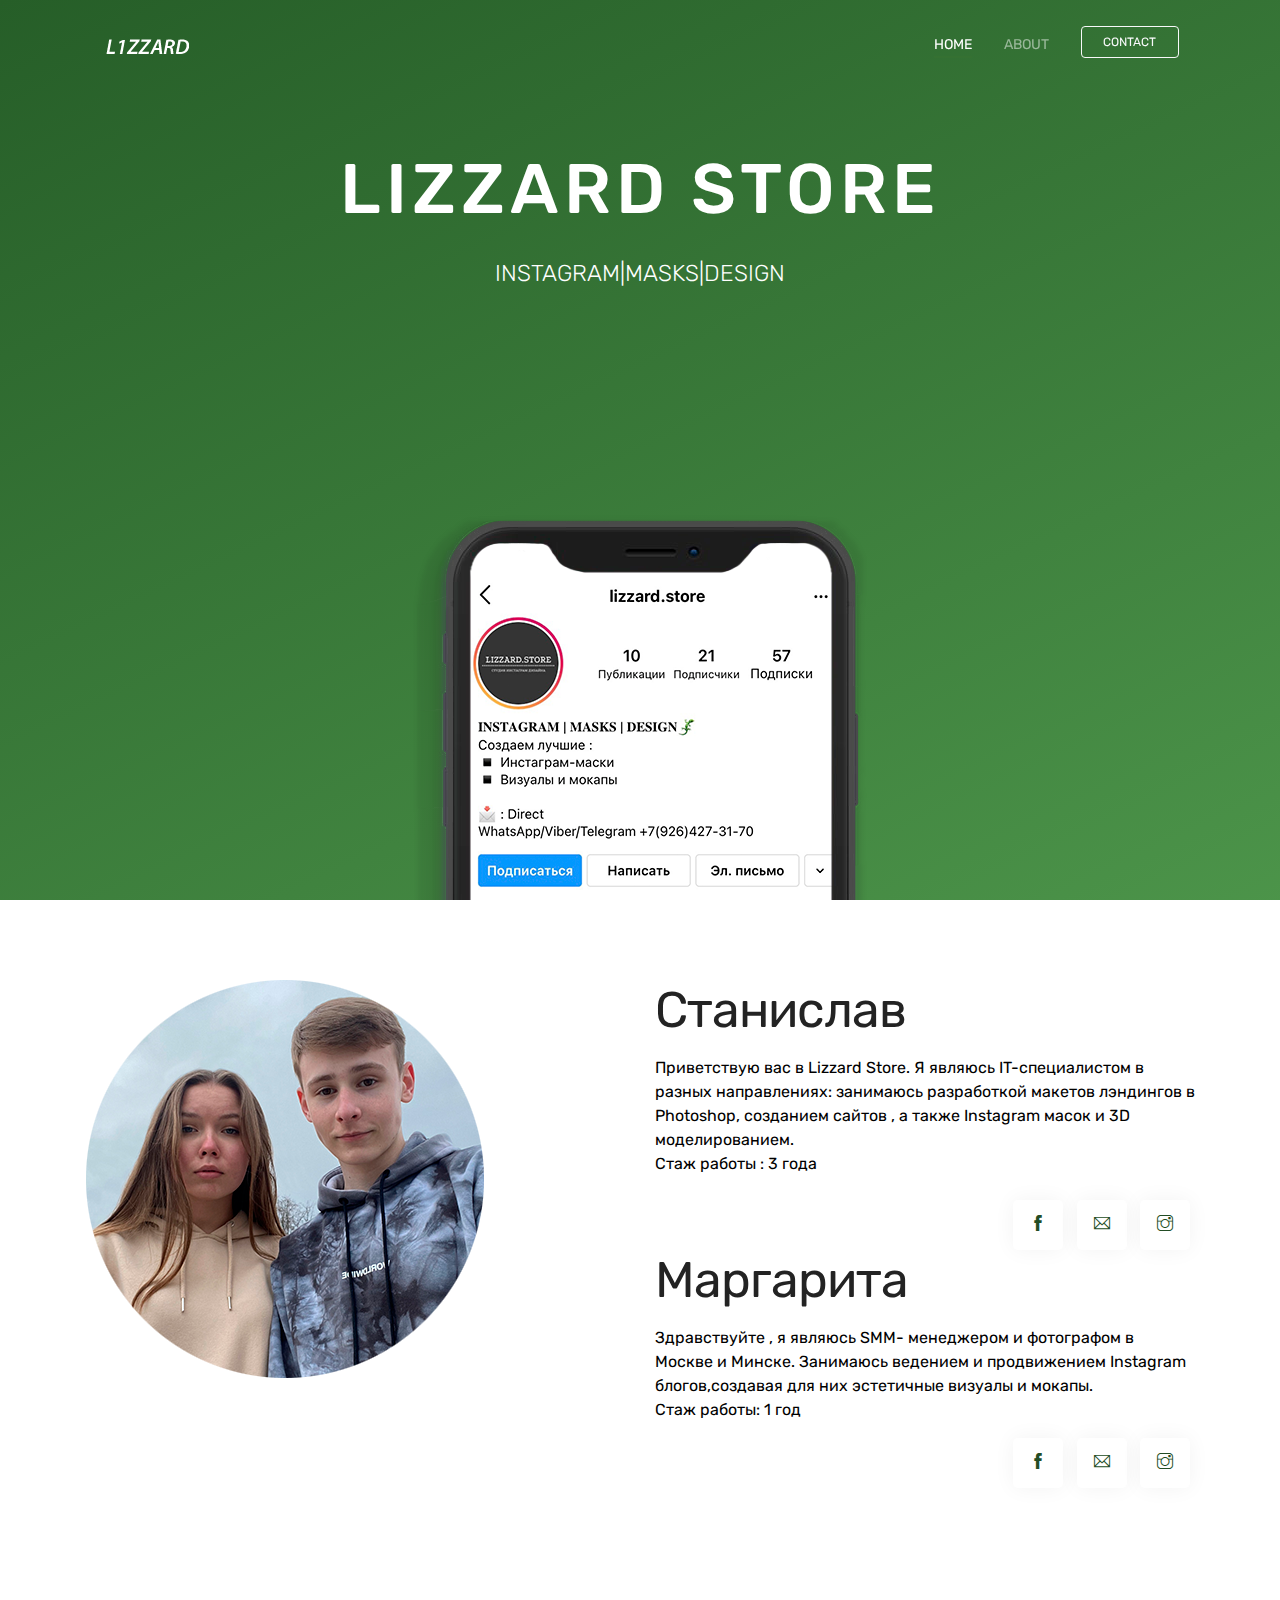
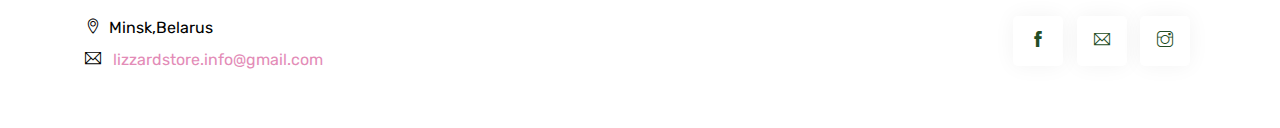
==== ABOUT.html @ a803b4d4 "-" ====
﻿<!doctype html>
<html lang="en">
<head>
<!--



<head>
    <!-- Global site tag (gtag.js) - Google Analytics -->
<script async src="https://www.googletagmanager.com/gtag/js?id=UA-163943384-1"></script>
<script>
    window.dataLayer = window.dataLayer || [];
    function gtag(){dataLayer.push(arguments);}
    gtag('js', new Date());

    gtag('config', 'UA-163943384-1');
</script>
     <link rel="icon" href="images/logor.png">
    <title> Lizzard Store </title>
    <!-- Required meta tags -->
    <meta charset="utf-8">
    <meta name="viewport" content="width=device-width, initial-scale=1, shrink-to-fit=no">
    <meta name="description" content="lizzardstore">
    <meta name="keywords" content="lizzard store, инстаграм маски, инстаграм, маски, создать маску инстаграм, кка создать маску, кка разработать инстаграм маску, продвижение в инстаграм 2020, продвижение, продвижение в инстаграм">

    <!-- Font -->
    <link rel="dns-prefetch" href="//fonts.googleapis.com">
    <link href="https://fonts.googleapis.com/css?family=Rubik:300,400,500" rel="stylesheet">

    <!-- Bootstrap CSS -->
    <link rel="stylesheet" href="css/bootstrap.min.css">
    <!-- Themify Icons -->
    <link rel="stylesheet" href="css/themify-icons.css">
    <!-- Owl carousel -->
    <link rel="stylesheet" href="css/owl.carousel.min.css">
    <!-- Main css -->
    <link href="css/style.css" rel="stylesheet">
</head>

<body data-spy="scroll" data-target="#navbar" data-offset="30">
  <div class="main bg-gradient">
      <div class="nav-menu fixed-top">
          <div class="container">
              <div class="row">
                  <div class="col-md-12">
                      <nav class="navbar navbar-dark navbar-expand-lg">
                          <a class="navbar-brand" href="index.html"><img src="images/logo.png" class="img-fluid" alt="logo"></a> <button class="navbar-toggler" type="button" data-toggle="collapse" data-target="#navbar" aria-controls="navbar" aria-expanded="false" aria-label="Toggle navigation"> <span class="navbar-toggler-icon"></span> </button>
                          <div class="collapse navbar-collapse" id="navbar">
                              <ul class="navbar-nav ml-auto">
                                  <li class="nav-item"> <a class="nav-link active" href="index.html">HOME <span class="sr-only">(current)</span></a> </li>
                                 
                                                                  <li class="nav-item"> <a class="nav-link" href="ABOUT.html">ABOUT</a> </li>
                                  <li class="nav-item"><a href="CONTACT.html" class="btn btn-outline-light my-3 my-sm-0 ml-lg-3">CONTACT</a></li>
                              </ul>
                          </div>
                      </nav>
                  </div>
              </div>
          </div>
      </div>


      <header  id="home">
          <div class="container mt-5">
              <h1>LIZZARD&nbsp;STORE</h1>
              <p class="tagline">INSTAGRAM|MASKS|DESIGN<br><br>
              </p>
          </div>
          <div class="img-holder mt-3"><img src="images/iphonex.png" alt="phone" class="img-fluid"></div>
      </header>
  </div>


    <div class="section">
        <div class="container">
            <div class="row">
                <div class="col-md-6">
                    <img src="images/dualphone.png" alt="dual phone" class="img-fluid">
                </div>
                <div class="col-md-6 d-flex align-items-left">
                    <div>
                        <h2>Станислав</h2>
                        <p class="mb-4">
                             Приветствую вас в Lizzard Store. Я являюсь IT-специалистом в разных направлениях: занимаюсь разработкой макетов лэндингов в Photoshop, созданием сайтов , а также Instagram масок и 3D моделированием.
                            <br>Стаж работы : 3 года</br>
                        </p>
                        <div class="social-icons">
                            <a href="https://www.facebook.com/profile.php?id=100013004565527"><span class="ti-facebook"></span></a>
                            <a href="mailto:pilecki.ct@gmail.com"><span class="ti-email"></span></a>
                            <a href="https://www.instagram.com/pilecki.stanislav/"><span class="ti-instagram"></span></a>
                            <h2 align="left">Маргарита </h2 align="left>


                        </div>
                       
                         <div align="left">
                            <p align="left">
                                Здравствуйте , я являюсь SMM- менеджером и фотографом в Москве и Минске.
                                Занимаюсь ведением и продвижением Instagram блогов,создавая для них эстетичные визуалы и мокапы.
                                <br>Стаж работы: 1 год</br>
                            </p>
                            <div class="social-icons">
                                <a href="https://www.facebook.com/profile.php?id=100054785061104"><span class="ti-facebook"></span></a>
                                <a href="mailto:margodzhig@yandex.ru"><span class="ti-email"></span></a>
                                <a href="https://www.instagram.com/m.dzhig/"><span class="ti-instagram"></span></a>
                            </div>



                        </div>


                    </div>
                </div>
            </div>
        </div>
    </div>
    <div class="light-bg py-5" id="contact">
        <div class="container">
            <div class="row">
                <div class="col-lg-6 text-center text-lg-left">
                    <p class="mb-2"> <span class="ti-location-pin mr-2"></span>Minsk,Belarus</p>
                    <div class=" d-block d-sm-inline-block">
                        <p class="mb-2">
                            <span class="ti-email mr-2"></span> <a class="mr-4" href="mailto:lizzardstore.info@gmail.com">lizzardstore.info@gmail.com</a>
                        </p>
                    </div>

                </div>
                <div class="col-lg-6">
                    <div class="social-icons">
                        <a href="https://www.facebook.com/profile.php?id=100013004565527"><span class="ti-facebook"></span></a>
                        <a href="mailto:lizzardstore.info@gmail.com"><span class="ti-email"></span></a>
                        <a href="https://www.instagram.com/pilecki.stanislav/"><span class="ti-instagram"></span></a>
                    </div>
                </div>
            </div>
        </div>
    </div>

    <!-- // end .section -->

    <!-- jQuery and Bootstrap -->
    <script src="js/jquery-3.2.1.min.js"></script>
    <script src="js/bootstrap.bundle.min.js"></script>
    <!-- Plugins JS -->
    <script src="js/owl.carousel.min.js"></script>
    <!-- Custom JS -->
    <script src="js/script.js"></script>

</body>

</html>
---- css/themify-icons.css ----
@font-face {
    font-family: 'themify';
    src: url('../fonts/themify.eot?-fvbane');
    src: url('../fonts/themify.eot?#iefix-fvbane') format('embedded-opentype'), url('../fonts/themify.woff?-fvbane') format('woff'), url('../fonts/themify.ttf?-fvbane') format('truetype'), url('../fonts/themify.svg?-fvbane#themify') format('svg');
    font-weight: normal;
    font-style: normal;
}

[class^="ti-"],
[class*=" ti-"] {
    font-family: 'themify';
    speak: none;
    font-style: normal;
    font-weight: normal;
    font-variant: normal;
    text-transform: none;
    line-height: 1;
    /* Better Font Rendering =========== */
    -webkit-font-smoothing: antialiased;
    -moz-osx-font-smoothing: grayscale;
}

.ti-wand:before {
    content: "\e600";
}

.ti-volume:before {
    content: "\e601";
}

.ti-user:before {
    content: "\e602";
}

.ti-unlock:before {
    content: "\e603";
}

.ti-unlink:before {
    content: "\e604";
}

.ti-trash:before {
    content: "\e605";
}

.ti-thought:before {
    content: "\e606";
}

.ti-target:before {
    content: "\e607";
}

.ti-tag:before {
    content: "\e608";
}

.ti-tablet:before {
    content: "\e609";
}

.ti-star:before {
    content: "\e60a";
}

.ti-spray:before {
    content: "\e60b";
}

.ti-signal:before {
    content: "\e60c";
}

.ti-shopping-cart:before {
    content: "\e60d";
}

.ti-shopping-cart-full:before {
    content: "\e60e";
}

.ti-settings:before {
    content: "\e60f";
}

.ti-search:before {
    content: "\e610";
}

.ti-zoom-in:before {
    content: "\e611";
}

.ti-zoom-out:before {
    content: "\e612";
}

.ti-cut:before {
    content: "\e613";
}

.ti-ruler:before {
    content: "\e614";
}

.ti-ruler-pencil:before {
    content: "\e615";
}

.ti-ruler-alt:before {
    content: "\e616";
}

.ti-bookmark:before {
    content: "\e617";
}

.ti-bookmark-alt:before {
    content: "\e618";
}

.ti-reload:before {
    content: "\e619";
}

.ti-plus:before {
    content: "\e61a";
}

.ti-pin:before {
    content: "\e61b";
}

.ti-pencil:before {
    content: "\e61c";
}

.ti-pencil-alt:before {
    content: "\e61d";
}

.ti-paint-roller:before {
    content: "\e61e";
}

.ti-paint-bucket:before {
    content: "\e61f";
}

.ti-na:before {
    content: "\e620";
}

.ti-mobile:before {
    content: "\e621";
}

.ti-minus:before {
    content: "\e622";
}

.ti-medall:before {
    content: "\e623";
}

.ti-medall-alt:before {
    content: "\e624";
}

.ti-marker:before {
    content: "\e625";
}

.ti-marker-alt:before {
    content: "\e626";
}

.ti-arrow-up:before {
    content: "\e627";
}

.ti-arrow-right:before {
    content: "\e628";
}

.ti-arrow-left:before {
    content: "\e629";
}

.ti-arrow-down:before {
    content: "\e62a";
}

.ti-lock:before {
    content: "\e62b";
}

.ti-location-arrow:before {
    content: "\e62c";
}

.ti-link:before {
    content: "\e62d";
}

.ti-layout:before {
    content: "\e62e";
}

.ti-layers:before {
    content: "\e62f";
}

.ti-layers-alt:before {
    content: "\e630";
}

.ti-key:before {
    content: "\e631";
}

.ti-import:before {
    content: "\e632";
}

.ti-image:before {
    content: "\e633";
}

.ti-heart:before {
    content: "\e634";
}

.ti-heart-broken:before {
    content: "\e635";
}

.ti-hand-stop:before {
    content: "\e636";
}

.ti-hand-open:before {
    content: "\e637";
}

.ti-hand-drag:before {
    content: "\e638";
}

.ti-folder:before {
    content: "\e639";
}

.ti-flag:before {
    content: "\e63a";
}

.ti-flag-alt:before {
    content: "\e63b";
}

.ti-flag-alt-2:before {
    content: "\e63c";
}

.ti-eye:before {
    content: "\e63d";
}

.ti-export:before {
    content: "\e63e";
}

.ti-exchange-vertical:before {
    content: "\e63f";
}

.ti-desktop:before {
    content: "\e640";
}

.ti-cup:before {
    content: "\e641";
}

.ti-crown:before {
    content: "\e642";
}

.ti-comments:before {
    content: "\e643";
}

.ti-comment:before {
    content: "\e644";
}

.ti-comment-alt:before {
    content: "\e645";
}

.ti-close:before {
    content: "\e646";
}

.ti-clip:before {
    content: "\e647";
}

.ti-angle-up:before {
    content: "\e648";
}

.ti-angle-right:before {
    content: "\e649";
}

.ti-angle-left:before {
    content: "\e64a";
}

.ti-angle-down:before {
    content: "\e64b";
}

.ti-check:before {
    content: "\e64c";
}

.ti-check-box:before {
    content: "\e64d";
}

.ti-camera:before {
    content: "\e64e";
}

.ti-announcement:before {
    content: "\e64f";
}

.ti-brush:before {
    content: "\e650";
}

.ti-briefcase:before {
    content: "\e651";
}

.ti-bolt:before {
    content: "\e652";
}

.ti-bolt-alt:before {
    content: "\e653";
}

.ti-blackboard:before {
    content: "\e654";
}

.ti-bag:before {
    content: "\e655";
}

.ti-move:before {
    content: "\e656";
}

.ti-arrows-vertical:before {
    content: "\e657";
}

.ti-arrows-horizontal:before {
    content: "\e658";
}

.ti-fullscreen:before {
    content: "\e659";
}

.ti-arrow-top-right:before {
    content: "\e65a";
}

.ti-arrow-top-left:before {
    content: "\e65b";
}

.ti-arrow-circle-up:before {
    content: "\e65c";
}

.ti-arrow-circle-right:before {
    content: "\e65d";
}

.ti-arrow-circle-left:before {
    content: "\e65e";
}

.ti-arrow-circle-down:before {
    content: "\e65f";
}

.ti-angle-double-up:before {
    content: "\e660";
}

.ti-angle-double-right:before {
    content: "\e661";
}

.ti-angle-double-left:before {
    content: "\e662";
}

.ti-angle-double-down:before {
    content: "\e663";
}

.ti-zip:before {
    content: "\e664";
}

.ti-world:before {
    content: "\e665";
}

.ti-wheelchair:before {
    content: "\e666";
}

.ti-view-list:before {
    content: "\e667";
}

.ti-view-list-alt:before {
    content: "\e668";
}

.ti-view-grid:before {
    content: "\e669";
}

.ti-uppercase:before {
    content: "\e66a";
}

.ti-upload:before {
    content: "\e66b";
}

.ti-underline:before {
    content: "\e66c";
}

.ti-truck:before {
    content: "\e66d";
}

.ti-timer:before {
    content: "\e66e";
}

.ti-ticket:before {
    content: "\e66f";
}

.ti-thumb-up:before {
    content: "\e670";
}

.ti-thumb-down:before {
    content: "\e671";
}

.ti-text:before {
    content: "\e672";
}

.ti-stats-up:before {
    content: "\e673";
}

.ti-stats-down:before {
    content: "\e674";
}

.ti-split-v:before {
    content: "\e675";
}

.ti-split-h:before {
    content: "\e676";
}

.ti-smallcap:before {
    content: "\e677";
}

.ti-shine:before {
    content: "\e678";
}

.ti-shift-right:before {
    content: "\e679";
}

.ti-shift-left:before {
    content: "\e67a";
}

.ti-shield:before {
    content: "\e67b";
}

.ti-notepad:before {
    content: "\e67c";
}

.ti-server:before {
    content: "\e67d";
}

.ti-quote-right:before {
    content: "\e67e";
}

.ti-quote-left:before {
    content: "\e67f";
}

.ti-pulse:before {
    content: "\e680";
}

.ti-printer:before {
    content: "\e681";
}

.ti-power-off:before {
    content: "\e682";
}

.ti-plug:before {
    content: "\e683";
}

.ti-pie-chart:before {
    content: "\e684";
}

.ti-paragraph:before {
    content: "\e685";
}

.ti-panel:before {
    content: "\e686";
}

.ti-package:before {
    content: "\e687";
}

.ti-music:before {
    content: "\e688";
}

.ti-music-alt:before {
    content: "\e689";
}

.ti-mouse:before {
    content: "\e68a";
}

.ti-mouse-alt:before {
    content: "\e68b";
}

.ti-money:before {
    content: "\e68c";
}

.ti-microphone:before {
    content: "\e68d";
}

.ti-menu:before {
    content: "\e68e";
}

.ti-menu-alt:before {
    content: "\e68f";
}

.ti-map:before {
    content: "\e690";
}

.ti-map-alt:before {
    content: "\e691";
}

.ti-loop:before {
    content: "\e692";
}

.ti-location-pin:before {
    content: "\e693";
}

.ti-list:before {
    content: "\e694";
}

.ti-light-bulb:before {
    content: "\e695";
}

.ti-Italic:before {
    content: "\e696";
}

.ti-info:before {
    content: "\e697";
}

.ti-infinite:before {
    content: "\e698";
}

.ti-id-badge:before {
    content: "\e699";
}

.ti-hummer:before {
    content: "\e69a";
}

.ti-home:before {
    content: "\e69b";
}

.ti-help:before {
    content: "\e69c";
}

.ti-headphone:before {
    content: "\e69d";
}

.ti-harddrives:before {
    content: "\e69e";
}

.ti-harddrive:before {
    content: "\e69f";
}

.ti-gift:before {
    content: "\e6a0";
}

.ti-game:before {
    content: "\e6a1";
}

.ti-filter:before {
    content: "\e6a2";
}

.ti-files:before {
    content: "\e6a3";
}

.ti-file:before {
    content: "\e6a4";
}

.ti-eraser:before {
    content: "\e6a5";
}

.ti-envelope:before {
    content: "\e6a6";
}

.ti-download:before {
    content: "\e6a7";
}

.ti-direction:before {
    content: "\e6a8";
}

.ti-direction-alt:before {
    content: "\e6a9";
}

.ti-dashboard:before {
    content: "\e6aa";
}

.ti-control-stop:before {
    content: "\e6ab";
}

.ti-control-shuffle:before {
    content: "\e6ac";
}

.ti-control-play:before {
    content: "\e6ad";
}

.ti-control-pause:before {
    content: "\e6ae";
}

.ti-control-forward:before {
    content: "\e6af";
}

.ti-control-backward:before {
    content: "\e6b0";
}

.ti-cloud:before {
    content: "\e6b1";
}

.ti-cloud-up:before {
    content: "\e6b2";
}

.ti-cloud-down:before {
    content: "\e6b3";
}

.ti-clipboard:before {
    content: "\e6b4";
}

.ti-car:before {
    content: "\e6b5";
}

.ti-calendar:before {
    content: "\e6b6";
}

.ti-book:before {
    content: "\e6b7";
}

.ti-bell:before {
    content: "\e6b8";
}

.ti-basketball:before {
    content: "\e6b9";
}

.ti-bar-chart:before {
    content: "\e6ba";
}

.ti-bar-chart-alt:before {
    content: "\e6bb";
}

.ti-back-right:before {
    content: "\e6bc";
}

.ti-back-left:before {
    content: "\e6bd";
}

.ti-arrows-corner:before {
    content: "\e6be";
}

.ti-archive:before {
    content: "\e6bf";
}

.ti-anchor:before {
    content: "\e6c0";
}

.ti-align-right:before {
    content: "\e6c1";
}

.ti-align-left:before {
    content: "\e6c2";
}

.ti-align-justify:before {
    content: "\e6c3";
}

.ti-align-center:before {
    content: "\e6c4";
}

.ti-alert:before {
    content: "\e6c5";
}

.ti-alarm-clock:before {
    content: "\e6c6";
}

.ti-agenda:before {
    content: "\e6c7";
}

.ti-write:before {
    content: "\e6c8";
}

.ti-window:before {
    content: "\e6c9";
}

.ti-widgetized:before {
    content: "\e6ca";
}

.ti-widget:before {
    content: "\e6cb";
}

.ti-widget-alt:before {
    content: "\e6cc";
}

.ti-wallet:before {
    content: "\e6cd";
}

.ti-video-clapper:before {
    content: "\e6ce";
}

.ti-video-camera:before {
    content: "\e6cf";
}

.ti-vector:before {
    content: "\e6d0";
}

.ti-themify-logo:before {
    content: "\e6d1";
}

.ti-themify-favicon:before {
    content: "\e6d2";
}

.ti-themify-favicon-alt:before {
    content: "\e6d3";
}

.ti-support:before {
    content: "\e6d4";
}

.ti-stamp:before {
    content: "\e6d5";
}

.ti-split-v-alt:before {
    content: "\e6d6";
}

.ti-slice:before {
    content: "\e6d7";
}

.ti-shortcode:before {
    content: "\e6d8";
}

.ti-shift-right-alt:before {
    content: "\e6d9";
}

.ti-shift-left-alt:before {
    content: "\e6da";
}

.ti-ruler-alt-2:before {
    content: "\e6db";
}

.ti-receipt:before {
    content: "\e6dc";
}

.ti-pin2:before {
    content: "\e6dd";
}

.ti-pin-alt:before {
    content: "\e6de";
}

.ti-pencil-alt2:before {
    content: "\e6df";
}

.ti-palette:before {
    content: "\e6e0";
}

.ti-more:before {
    content: "\e6e1";
}

.ti-more-alt:before {
    content: "\e6e2";
}

.ti-microphone-alt:before {
    content: "\e6e3";
}

.ti-magnet:before {
    content: "\e6e4";
}

.ti-line-double:before {
    content: "\e6e5";
}

.ti-line-dotted:before {
    content: "\e6e6";
}

.ti-line-dashed:before {
    content: "\e6e7";
}

.ti-layout-width-full:before {
    content: "\e6e8";
}

.ti-layout-width-default:before {
    content: "\e6e9";
}

.ti-layout-width-default-alt:before {
    content: "\e6ea";
}

.ti-layout-tab:before {
    content: "\e6eb";
}

.ti-layout-tab-window:before {
    content: "\e6ec";
}

.ti-layout-tab-v:before {
    content: "\e6ed";
}

.ti-layout-tab-min:before {
    content: "\e6ee";
}

.ti-layout-slider:before {
    content: "\e6ef";
}

.ti-layout-slider-alt:before {
    content: "\e6f0";
}

.ti-layout-sidebar-right:before {
    content: "\e6f1";
}

.ti-layout-sidebar-none:before {
    content: "\e6f2";
}

.ti-layout-sidebar-left:before {
    content: "\e6f3";
}

.ti-layout-placeholder:before {
    content: "\e6f4";
}

.ti-layout-menu:before {
    content: "\e6f5";
}

.ti-layout-menu-v:before {
    content: "\e6f6";
}

.ti-layout-menu-separated:before {
    content: "\e6f7";
}

.ti-layout-menu-full:before {
    content: "\e6f8";
}

.ti-layout-media-right-alt:before {
    content: "\e6f9";
}

.ti-layout-media-right:before {
    content: "\e6fa";
}

.ti-layout-media-overlay:before {
    content: "\e6fb";
}

.ti-layout-media-overlay-alt:before {
    content: "\e6fc";
}

.ti-layout-media-overlay-alt-2:before {
    content: "\e6fd";
}

.ti-layout-media-left-alt:before {
    content: "\e6fe";
}

.ti-layout-media-left:before {
    content: "\e6ff";
}

.ti-layout-media-center-alt:before {
    content: "\e700";
}

.ti-layout-media-center:before {
    content: "\e701";
}

.ti-layout-list-thumb:before {
    content: "\e702";
}

.ti-layout-list-thumb-alt:before {
    content: "\e703";
}

.ti-layout-list-post:before {
    content: "\e704";
}

.ti-layout-list-large-image:before {
    content: "\e705";
}

.ti-layout-line-solid:before {
    content: "\e706";
}

.ti-layout-grid4:before {
    content: "\e707";
}

.ti-layout-grid3:before {
    content: "\e708";
}

.ti-layout-grid2:before {
    content: "\e709";
}

.ti-layout-grid2-thumb:before {
    content: "\e70a";
}

.ti-layout-cta-right:before {
    content: "\e70b";
}

.ti-layout-cta-left:before {
    content: "\e70c";
}

.ti-layout-cta-center:before {
    content: "\e70d";
}

.ti-layout-cta-btn-right:before {
    content: "\e70e";
}

.ti-layout-cta-btn-left:before {
    content: "\e70f";
}

.ti-layout-column4:before {
    content: "\e710";
}

.ti-layout-column3:before {
    content: "\e711";
}

.ti-layout-column2:before {
    content: "\e712";
}

.ti-layout-accordion-separated:before {
    content: "\e713";
}

.ti-layout-accordion-merged:before {
    content: "\e714";
}

.ti-layout-accordion-list:before {
    content: "\e715";
}

.ti-ink-pen:before {
    content: "\e716";
}

.ti-info-alt:before {
    content: "\e717";
}

.ti-help-alt:before {
    content: "\e718";
}

.ti-headphone-alt:before {
    content: "\e719";
}

.ti-hand-point-up:before {
    content: "\e71a";
}

.ti-hand-point-right:before {
    content: "\e71b";
}

.ti-hand-point-left:before {
    content: "\e71c";
}

.ti-hand-point-down:before {
    content: "\e71d";
}

.ti-gallery:before {
    content: "\e71e";
}

.ti-face-smile:before {
    content: "\e71f";
}

.ti-face-sad:before {
    content: "\e720";
}

.ti-credit-card:before {
    content: "\e721";
}

.ti-control-skip-forward:before {
    content: "\e722";
}

.ti-control-skip-backward:before {
    content: "\e723";
}

.ti-control-record:before {
    content: "\e724";
}

.ti-control-eject:before {
    content: "\e725";
}

.ti-comments-smiley:before {
    content: "\e726";
}

.ti-brush-alt:before {
    content: "\e727";
}

.ti-youtube:before {
    content: "\e728";
}

.ti-vimeo:before {
    content: "\e729";
}

.ti-twitter:before {
    content: "\e72a";
}

.ti-time:before {
    content: "\e72b";
}

.ti-tumblr:before {
    content: "\e72c";
}

.ti-skype:before {
    content: "\e72d";
}

.ti-share:before {
    content: "\e72e";
}

.ti-share-alt:before {
    content: "\e72f";
}

.ti-rocket:before {
    content: "\e730";
}

.ti-pinterest:before {
    content: "\e731";
}

.ti-new-window:before {
    content: "\e732";
}

.ti-microsoft:before {
    content: "\e733";
}

.ti-list-ol:before {
    content: "\e734";
}

.ti-linkedin:before {
    content: "\e735";
}

.ti-layout-sidebar-2:before {
    content: "\e736";
}

.ti-layout-grid4-alt:before {
    content: "\e737";
}

.ti-layout-grid3-alt:before {
    content: "\e738";
}

.ti-layout-grid2-alt:before {
    content: "\e739";
}

.ti-layout-column4-alt:before {
    content: "\e73a";
}

.ti-layout-column3-alt:before {
    content: "\e73b";
}

.ti-layout-column2-alt:before {
    content: "\e73c";
}

.ti-instagram:before {
    content: "\e73d";
}

.ti-google:before {
    content: "\e73e";
}

.ti-github:before {
    content: "\e73f";
}

.ti-flickr:before {
    content: "\e740";
}

.ti-facebook:before {
    content: "\e741";
}

.ti-dropbox:before {
    content: "\e742";
}

.ti-dribbble:before {
    content: "\e743";
}

.ti-apple:before {
    content: "\e744";
}

.ti-android:before {
    content: "\e745";
}

.ti-save:before {
    content: "\e746";
}

.ti-save-alt:before {
    content: "\e747";
}

.ti-yahoo:before {
    content: "\e748";
}

.ti-wordpress:before {
    content: "\e749";
}

.ti-vimeo-alt:before {
    content: "\e74a";
}

.ti-twitter-alt:before {
    content: "\e74b";
}

.ti-tumblr-alt:before {
    content: "\e74c";
}

.ti-trello:before {
    content: "\e74d";
}

.ti-stack-overflow:before {
    content: "\e74e";
}

.ti-soundcloud:before {
    content: "\e74f";
}

.ti-sharethis:before {
    content: "\e750";
}

.ti-sharethis-alt:before {
    content: "\e751";
}

.ti-reddit:before {
    content: "\e752";
}

.ti-pinterest-alt:before {
    content: "\e753";
}

.ti-microsoft-alt:before {
    content: "\e754";
}

.ti-linux:before {
    content: "\e755";
}

.ti-jsfiddle:before {
    content: "\e756";
}

.ti-joomla:before {
    content: "\e757";
}

.ti-html5:before {
    content: "\e758";
}

.ti-flickr-alt:before {
    content: "\e759";
}

.ti-email:before {
    content: "\e75a";
}

.ti-drupal:before {
    content: "\e75b";
}

.ti-dropbox-alt:before {
    content: "\e75c";
}

.ti-css3:before {
    content: "\e75d";
}

.ti-rss:before {
    content: "\e75e";
}

.ti-rss-alt:before {
    content: "\e75f";
}

.ti-lg {
    font-size: 1.33333333em;
    line-height: 0.75em;
    vertical-align: -15%;
}

.ti-2x {
    font-size: 2em;
}

.ti-3x {
    font-size: 3em;
}

.ti-4x {
    font-size: 4em;
}

.ti-5x {
    font-size: 5em;
}
---- css/style.css ----
﻿@charset "UTF-8";

body {
    font-family: 'Rubik', sans-serif;
    position: relative;
}

a {
    color: #e38cb7;
}

a:hover,
a:focus {
    color: #d6619c;
}

h1 {
    font-size: 70px;
    font-weight: 500;
    letter-spacing: 5px;
    margin-bottom: 1.5rem;
}

h2 {
    font-size: 50px;
    font-weight: 400;
    color: #232323;
    letter-spacing: -1px;
    margin-bottom: 1rem;
}

h3 {
    color: #1d1d1df1;
    font-size: 33px;
    font-weight: 500;
}

h4 {
    font-size: 20px;
    font-weight: 500;
    color: #000000;
}

h5 {
    font-size: 28px;
    font-weight: 300;
    color: #000000;
    margin-bottom: 0.7rem;
}

p {
    color: #000000;
}

p.lead {
    color: #e38cb7;
    margin-bottom: 2rem;
}

.main{
  position: relative;
  height: 100vh;
}

.text-primary {
    color: #327c31 !important;
}

.light-font {
    font-weight: 300;
}

.btn {
    font-size: 12px;
    font-weight: 400;
    text-transform: uppercase;
    padding: 0.375rem 1.35rem;
    transition: all 0.3s ease;
}

.btn-outline-light:hover {
    color: #d6619c;
}

.btn-primary {
    border-radius: 3px;
    background-image: -moz-linear-gradient( 122deg, #e54595 0%, #fd378e 100%);
    background-image: -webkit-linear-gradient( 122deg, #e54595 0%, #fd378e 100%);
    background-image: -ms-linear-gradient( 122deg, #e54595 0%, #fd378e 100%);
    background-image: linear-gradient( 122deg, #e54595 0%, #fd378e 100%);
    box-shadow: 0px 9px 32px 0px rgba(0, 0, 0, 0.2);
    font-weight: 500;
    padding: 0.6rem 2rem;
    border: 0;
}

.btn-primary:hover,
.btn-primary:focus,
.btn-primary:active,
.btn-primary:not([disabled]):not(.disabled).active,
.btn-primary:not([disabled]):not(.disabled):active,
.show>.btn-primary.dropdown-toggle {
    background-image: linear-gradient( 122deg, #fd378e 0%, #e54595 100%);
    box-shadow: 0px 9px 32px 0px rgba(0, 0, 0, 0.3);
    color: #FFF;
}

.btn-light {
    border-radius: 3px;
    background: #FFF;
    box-shadow: 0px 9px 32px 0px rgba(0, 0, 0, 0.26);
    font-size: 14px;
    font-weight: 500;
    color: #633991;
    margin: 0.5rem;
    padding: 0.7rem 1.6rem;
    line-height: 1.8;
}

.btn-group-lg>.btn,
.btn-lg {
    padding: 0.8rem 1rem;
    font-size: 15px;
}

.light-bg {
    background-color: #FFF;
}


.section {
    padding: 80px 0;
}


.section-title {
    text-align: center;
    margin-bottom: 3rem;
    
}

.section-title small {
    color: #103c10;
}

@media (max-width:767px) {
    h1 {
        font-size: 40px;
    }
    h2 {
        font-size: 30px;
    }
}


/* NAVBAR
----------------------*/

.nav-menu {
    padding: 1rem 0;
    transition: all 0.3s ease;
}

.nav-menu.is-scrolling,
.nav-menu.menu-is-open {
    background-color: rgb(39, 118, 16);
    background: -moz-linear-gradient(135deg, #266c18 0%, rgb(48, 180, 23) 100%);
    background: -webkit-linear-gradient(135deg, rgb(84, 163, 57) 0%, rgb(48, 180, 23) 100%);
    background: linear-gradient(135deg, rgb(34, 112, 59) 0%, rgb(37, 187, 68) 100%);
    -webkit-box-shadow: 0px 5px 23px 0px rgba(0, 0, 0, 0.1);
    -moz-box-shadow: 0px 5px 23px 0px rgba(0, 0, 0, 0.1);
    box-shadow: 0px 5px 23px 0px rgba(0, 0, 0, 0.1);
}
 
.nav-menu.is-scrolling {
    padding: 0;
}

.navbar-nav .nav-link {
    position: relative;
}

@media (min-width: 992px) {
    .navbar-expand-lg .navbar-nav .nav-link {
        padding-right: 1rem;
        padding-left: 1rem;
        font-size: 14px;
    }
    .navbar-nav>.nav-item>.nav-link.active:after {
        content: "";
        border-bottom: 2px solid#357132;
        ;
        left: 1rem;
        right: 1rem;
        bottom: 5px;
        height: 1px;
        position: absolute;
    }
}

@media (max-width:991px) {
    .navbar-nav.is-scrolling {
        padding-bottom: 1rem;
    }
    .navbar-nav .nav-item {
        text-align: center;
    }
}


/* HERO
----------------------*/

header {
    padding: 100px 0 0;
    text-align: center;
    color: #FFF;
}

.bg-gradient {
    background-image: -moz-linear-gradient( 135deg, rgb(0, 255, 144) 0%, rgba(250, 0, 118, 0.8) 100%);
    background-image: -webkit-linear-gradient( 135deg, rgb(0, 255, 144) 0%, rgba(250, 0, 118, 0.8) 100%);
    background-image: -ms-linear-gradient( 135deg, rgba(104, 212, 47, 0.80) 0%, rgba(250, 0, 118, 0.8) 100%);
    background-image: linear-gradient( 155deg, rgb(38, 94, 40) 0%, rgba(31, 121, 28, 0.80) 100%);
}

.tagline {
    font-size: 23px;
    font-weight: 300;
    color: #ffffff;
    max-width: 800px;
    margin: 0 auto;
}

.img-holder {
    height: 0;
    padding-bottom: 50vh;
    overflow: hidden;
    position: absolute;
    bottom:0;
    left: 50%;
    margin-left: -250px;
}

@media (max-height:568px) {
    .img-holder {
        padding-bottom: 33vh;
    }

}

@media (max-width:767px) {
    .tagline {
        font-size: 17px;
    }
}


/* FEATURES
----------------------*/

.gradient-fill:before {
    color: #5a8d33;
    background: -moz-linear-gradient(top, #9477b4 0%, #fc73b4 100%);
    background: -webkit-linear-gradient(top, #9477b4 0%, #fc73b4 100%);
    background: linear-gradient(to bottom, #3bb71d 0%, #39a42d 100%);
    -webkit-background-clip: text;
    background-clip: text;
    -webkit-text-fill-color: transparent;
}

.card.features {
    border: 0;
    border-radius: 3px;
    box-shadow: 0px 5px 7px 0px rgba(0, 0, 0, 0.04);
    transition: all 0.3s ease;
}

@media (max-width:991px) {
    .card.features {
        margin-bottom: 2rem;
    }
    [class^="col-"]:last-child .card.features {
        margin-bottom: 0;
    }
}

.card.features:before {
    content: "";
    position: absolute;
    width: 3px;
    color: #fc73b4;
    background: -moz-linear-gradient(top, #9477b4 0%, #fc73b4 100%);
    background: -webkit-linear-gradient(top, #9477b4 0%, #fc73b4 100%);
    background: linear-gradient(to bottom, #66db7e 0%, #386433 100%);
    top: 0;
    bottom: 0;
    left: 0;
}

.card-text {
    font-size: 14px;
}

.card.features:hover {
    transform: translateY(-3px);
    -moz-box-shadow: 0px 5px 30px 0px rgba(0, 0, 0, 0.08);
    -webkit-box-shadow: 0px 5px 30px 0px rgba(0, 0, 0, 0.08);
    box-shadow: 0px 5px 30px 0px rgba(0, 0, 0, 0.08);
}

.box-icon {
    box-shadow: 0px 0px 43px 0px rgba(0, 0, 0, 0.14);
    padding: 10px;
    width: 70px;
    border-radius: 3px;
    margin-bottom: 1.5rem;
    background-color: #FFF;
}

.circle-icon {
    box-shadow: 0px 9px 32px 0px rgba(0, 0, 0, 0.07);
    padding: 10px;
    width: 100px;
    height: 100px;
    border-radius: 50%;
    margin-bottom: 1.5rem;
    background-color: #FFF;
    color: #3eb43a;
    font-size: 48px;
    text-align: center;
    line-height: 80px;
    font-weight: 300;
    transition: all 0.3s ease;
}

@media (max-width:992px) {
    .circle-icon {
        width: 70px;
        height: 70px;
        font-size: 28px;
        line-height: 50px;
    }
}

.ui-steps li:hover .circle-icon {
    background-image: -moz-linear-gradient( 122deg, #356631 0%, #356631 100%);
    background-image: -webkit-linear-gradient( 122deg, #356631 0%, #356631 100%);
    background-image: -ms-linear-gradient( 122deg, #356631 0%, #356631 100%);
    background-image: linear-gradient( 122deg, #356631 0%, #356631 100%);
    box-shadow: 0px 9px 32px 0px rgba(0, 0, 0, 0.09);
    color: #FFF;
}

.ui-steps li {
    padding: 15px 0;
}

.ui-steps li:not(:last-child) {
    border-bottom: 1px solid #f8e3f0;
}

.perspective-phone {
    position: relative;
    z-index: -1;
}

@media (min-width:992px) {
    .perspective-phone {
        margin-top: -150px;
    }
}


/*  TABS
----------------------*/

.tab-content {
    border-bottom-right-radius: 3px;
    border-bottom-left-radius: 3px;
    background-color: #FFF;
    box-shadow: 0px 5px 7px 0px rgba(0, 0, 0, 0.04);
    padding: 3rem;
}

@media (max-width:992px) {
    .tab-content {
        padding: 1.5rem;
    }
}

.tab-content p {
    line-height: 1.8;
}

.tab-content h2 {
    margin-bottom: 0.5rem;
}

.nav-tabs {
    border-bottom: 0;
}

.nav-tabs .nav-item .nav-link,
.nav-tabs .nav-link:focus,
.nav-tabs .nav-link:hover {
    padding: 1rem 1rem;
    border-color: #f6fbf6 #faf6fb #FFF;
    font-size: 19px;
    color: #386731;
    background: #00ff003d;
}

.nav-tabs .nav-link.active {
    background: #FFF;
    border-top-width: 3px;
    border-color: #42a139 #faf6fb #FFF;
    color: #42a139;
}


/*  TESTIMONIALS
----------------------*/

.owl-carousel .owl-item img.client-img {
    width: 110px;
    margin: 30px auto;
    border-radius: 50%;
    box-shadow: 0px 9px 32px 0px rgba(0, 0, 0, 0.07);
}

.testimonials-single {
    text-align: center;
    max-width: 80%;
    margin: 0 auto;
}

.blockquote {
    color: #000000;
    font-weight: 300;
}

.owl-next.disabled,
.owl-prev.disabled {
    opacity: 0.5;
}

.owl-prev,
.owl-next {
    position: absolute;
    top: 50%;
    transform: translateY(-50%);
}

.owl-prev {
    left: 0;
}

.owl-next {
    right: 0;
}

.owl-theme .owl-nav.disabled+.owl-dots {
    margin-top: 60px;
}

.owl-theme .owl-dots .owl-dot span {
    background: #bde4b6;
    width: 35px;
    height: 8px;
    border-radius: 10px;
    transition: all 0.3s ease-in;
}

.owl-theme .owl-dots .owl-dot:hover span {
    background: #2f860d;
}

.owl-theme .owl-dots .owl-dot.active span {
    background: #2f860d;
    box-shadow: 0px 9px 32px 0px rgba(0, 0, 0, 0.07);
}


/*  IMAGE GALLERY
----------------------*/

.img-gallery .owl-item {
    box-shadow: 0px 9px 32px 0px rgba(0, 0, 0, 0.07);
    transform: scale(0.8);
    transition: all 0.3s ease-in;
}

.img-gallery .owl-item.center {
    transform: scale(1);
}


/*  PRICING
----------------------*/

@media (max-width:992px) {
    .card-deck {
        -ms-flex-direction: column;
        flex-direction: column;
    }
    .card-deck .card {
        margin-bottom: 15px;
    }
}

.card.pricing {
    border: 1px solid #f1eef1;
}

.card.pricing.popular {
    border-top-width: 3px;
    border-color: #ce75b4 #faf6fb #FFF;
    box-shadow: 0px 12px 59px 0px rgba(36, 7, 31, 0.11);
    color: #633991;
}

.card.pricing .card-head {
    text-align: center;
    padding: 40px 0 20px;
}

.card.pricing .card-head .price {
    display: block;
    font-size: 45px;
    font-weight: 300;
    color: #633991;
}

.card.pricing .card-head .price sub {
    bottom: 0;
    font-size: 55%;
}

.card.pricing .list-group-item {
    border: 0;
    text-align: center;
    color: #959094;
    padding: 1.05rem 1.25rem;
}

.card.pricing .list-group-item del {
    color: #d9d3d8;
}

.card.pricing .card-body {
    padding: 1.75rem;
}


/*  CALL TO ACTION
----------------------*/

.call-to-action {
    text-align: center;
    color: #FFF;
    margin: 3rem 0;
}

.call-to-action .box-icon {
    margin-left: auto;
    margin-right: auto;
    border-radius: 5px;
    transform: scale(0.85);
    margin-bottom: 2.5rem;
}

.call-to-action h2 {
    color: #FFF;
}

.call-to-action .tagline {
    font-size: 16px;
    font-weight: 300;
    color: #ffb8f6;
    max-width: 650px;
    margin: 0 auto;
}

.btn-light img {
    margin-right: 0.4rem;
    vertical-align: text-bottom;
}


/*  FOOTER
----------------------*/

.social-icons {
    text-align: right;
}

.social-icons a {
    background-color: #FFF;
    box-shadow: 0px 0px 21px 0px rgba(0, 0, 0, 0.05);
    width: 50px;
    height: 50px;
    display: inline-block;
    text-align: center;
    line-height: 50px;
    margin: 0 0.3rem;
    border-radius: 5px;
    color: #234d25;
    transition: all 0.3s ease;
}

.social-icons a:hover {
    text-decoration: none;
    color: #e38cb7;
}

@media (max-width:991px) {
    .social-icons {
        text-align: center;
        margin-top: 2rem;
    }
}
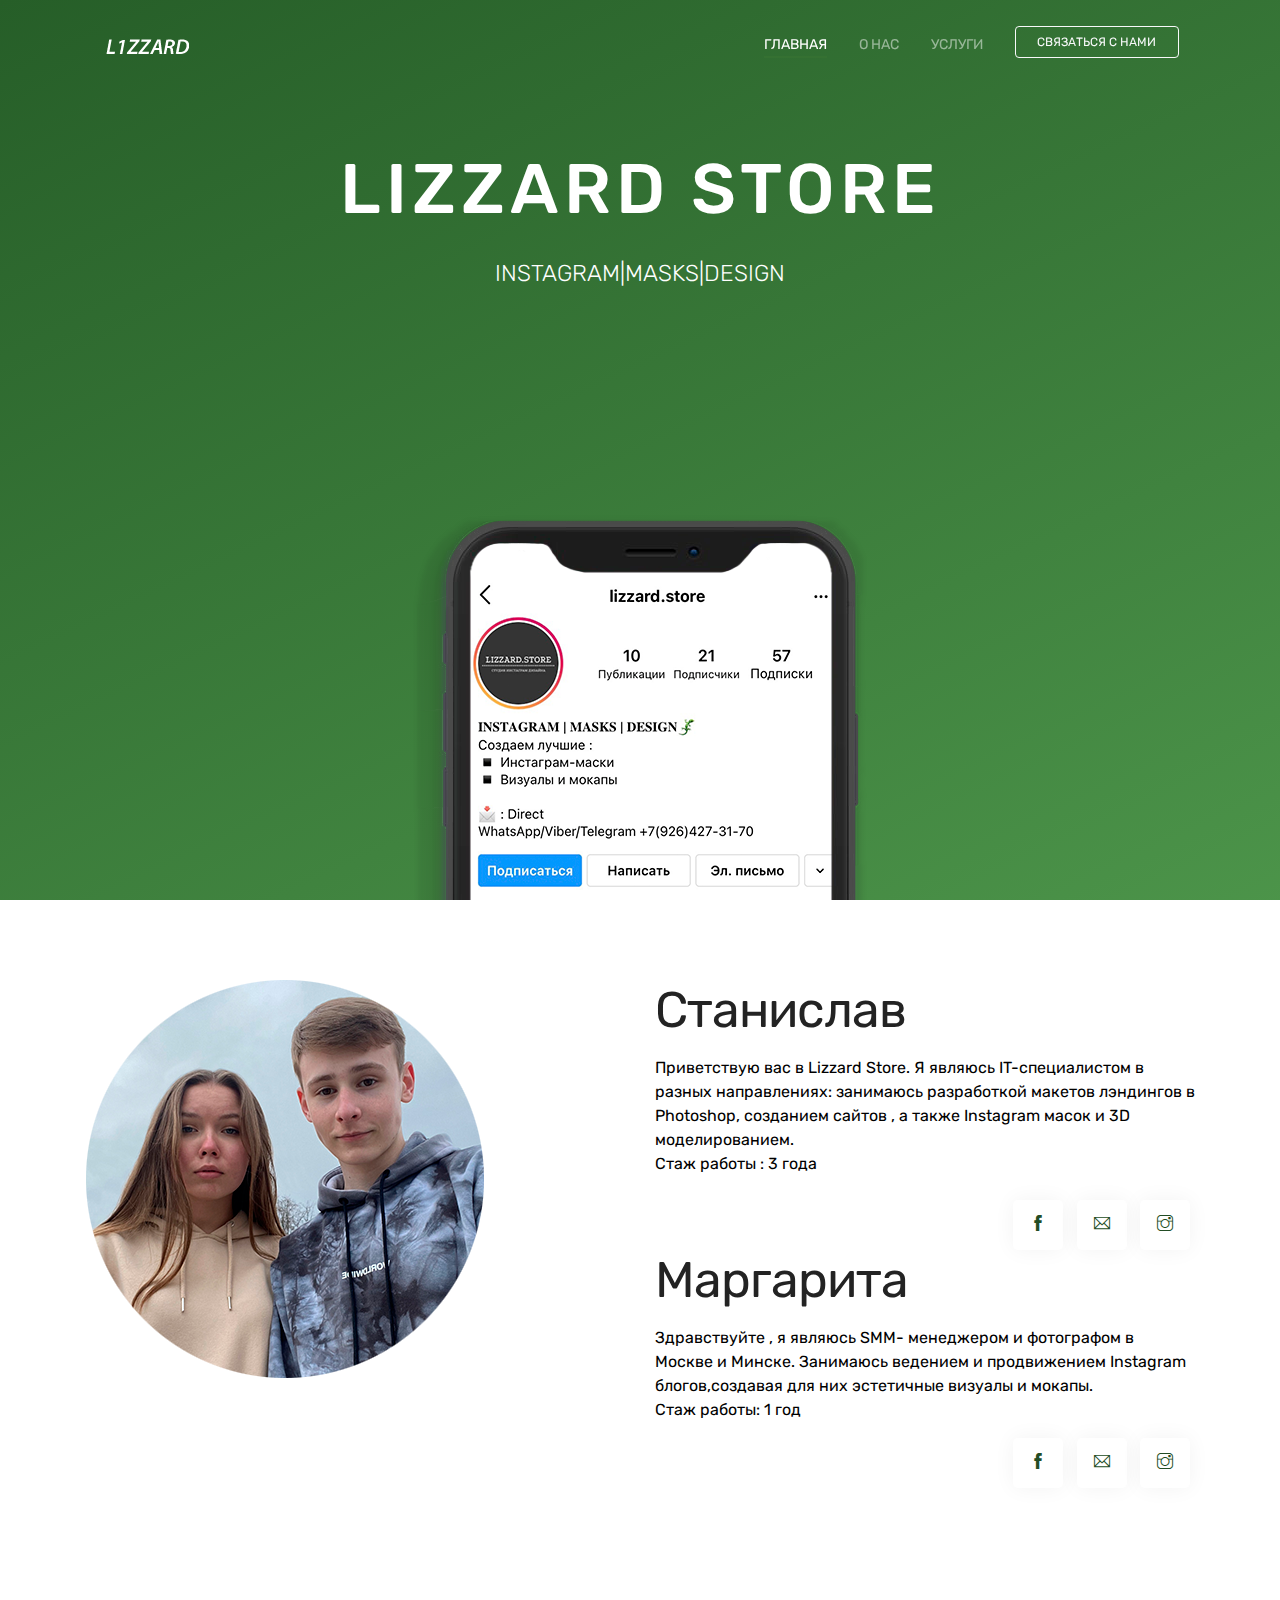
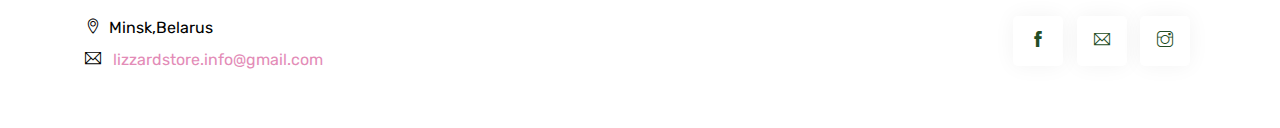
==== commit e439ca62: "Update04032022" ====
--- a/ABOUT.html
+++ b/ABOUT.html
@@ -6,14 +6,14 @@
 
 
 <head>
-    <!-- Global site tag (gtag.js) - Google Analytics -->
-<script async src="https://www.googletagmanager.com/gtag/js?id=UA-163943384-1"></script>
+   <!-- Global site tag (gtag.js) - Google Analytics -->
+<script async src="https://www.googletagmanager.com/gtag/js?id=G-ZL1X38RLR9"></script>
 <script>
-    window.dataLayer = window.dataLayer || [];
-    function gtag(){dataLayer.push(arguments);}
-    gtag('js', new Date());
+  window.dataLayer = window.dataLayer || [];
+  function gtag(){dataLayer.push(arguments);}
+  gtag('js', new Date());
 
-    gtag('config', 'UA-163943384-1');
+  gtag('config', 'G-ZL1X38RLR9');
 </script>
      <link rel="icon" href="images/logor.png">
     <title> Lizzard Store </title>
@@ -47,10 +47,11 @@
                           <a class="navbar-brand" href="index.html"><img src="images/logo.png" class="img-fluid" alt="logo"></a> <button class="navbar-toggler" type="button" data-toggle="collapse" data-target="#navbar" aria-controls="navbar" aria-expanded="false" aria-label="Toggle navigation"> <span class="navbar-toggler-icon"></span> </button>
                           <div class="collapse navbar-collapse" id="navbar">
                               <ul class="navbar-nav ml-auto">
-                                  <li class="nav-item"> <a class="nav-link active" href="index.html">HOME <span class="sr-only">(current)</span></a> </li>
+                                  <li class="nav-item"> <a class="nav-link active" href="index.html">ГЛАВНАЯ <span class="sr-only">(current)</span></a> </li>
                                  
-                                                                  <li class="nav-item"> <a class="nav-link" href="ABOUT.html">ABOUT</a> </li>
-                                  <li class="nav-item"><a href="CONTACT.html" class="btn btn-outline-light my-3 my-sm-0 ml-lg-3">CONTACT</a></li>
+                                                                  <li class="nav-item"> <a class="nav-link" href="ABOUT.html">О НАС</a> </li>
+                                                                  <li class="nav-item"> <a class="nav-link" href="price.html">УСЛУГИ</a> </li>
+                                  <li class="nav-item"><a href="CONTACT.html" class="btn btn-outline-light my-3 my-sm-0 ml-lg-3">СВЯЗАТЬСЯ С НАМИ</a></li>
                               </ul>
                           </div>
                       </nav>
--- a/css/style.css
+++ b/css/style.css
@@ -87,7 +87,7 @@
     background-image: -moz-linear-gradient( 122deg, #e54595 0%, #fd378e 100%);
     background-image: -webkit-linear-gradient( 122deg, #e54595 0%, #fd378e 100%);
     background-image: -ms-linear-gradient( 122deg, #e54595 0%, #fd378e 100%);
-    background-image: linear-gradient( 122deg, #e54595 0%, #fd378e 100%);
+    background-image: linear-gradient( 122deg, #45e57a 0%, #08750daf 100%);
     box-shadow: 0px 9px 32px 0px rgba(0, 0, 0, 0.2);
     font-weight: 500;
     padding: 0.6rem 2rem;
@@ -100,7 +100,7 @@
 .btn-primary:not([disabled]):not(.disabled).active,
 .btn-primary:not([disabled]):not(.disabled):active,
 .show>.btn-primary.dropdown-toggle {
-    background-image: linear-gradient( 122deg, #fd378e 0%, #e54595 100%);
+    background-image: linear-gradient( 122deg, #113d18 0%, #1e5c18 100%);
     box-shadow: 0px 9px 32px 0px rgba(0, 0, 0, 0.3);
     color: #FFF;
 }
@@ -515,9 +515,9 @@
 
 .card.pricing.popular {
     border-top-width: 3px;
-    border-color: #ce75b4 #faf6fb #FFF;
+    border-color: #00ff003d #faf6fb #FFF;
     box-shadow: 0px 12px 59px 0px rgba(36, 7, 31, 0.11);
-    color: #633991;
+    color: #00ff003d;
 }
 
 .card.pricing .card-head {
@@ -529,7 +529,7 @@
     display: block;
     font-size: 45px;
     font-weight: 300;
-    color: #633991;
+    color: #007500cc;
 }
 
 .card.pricing .card-head .price sub {
